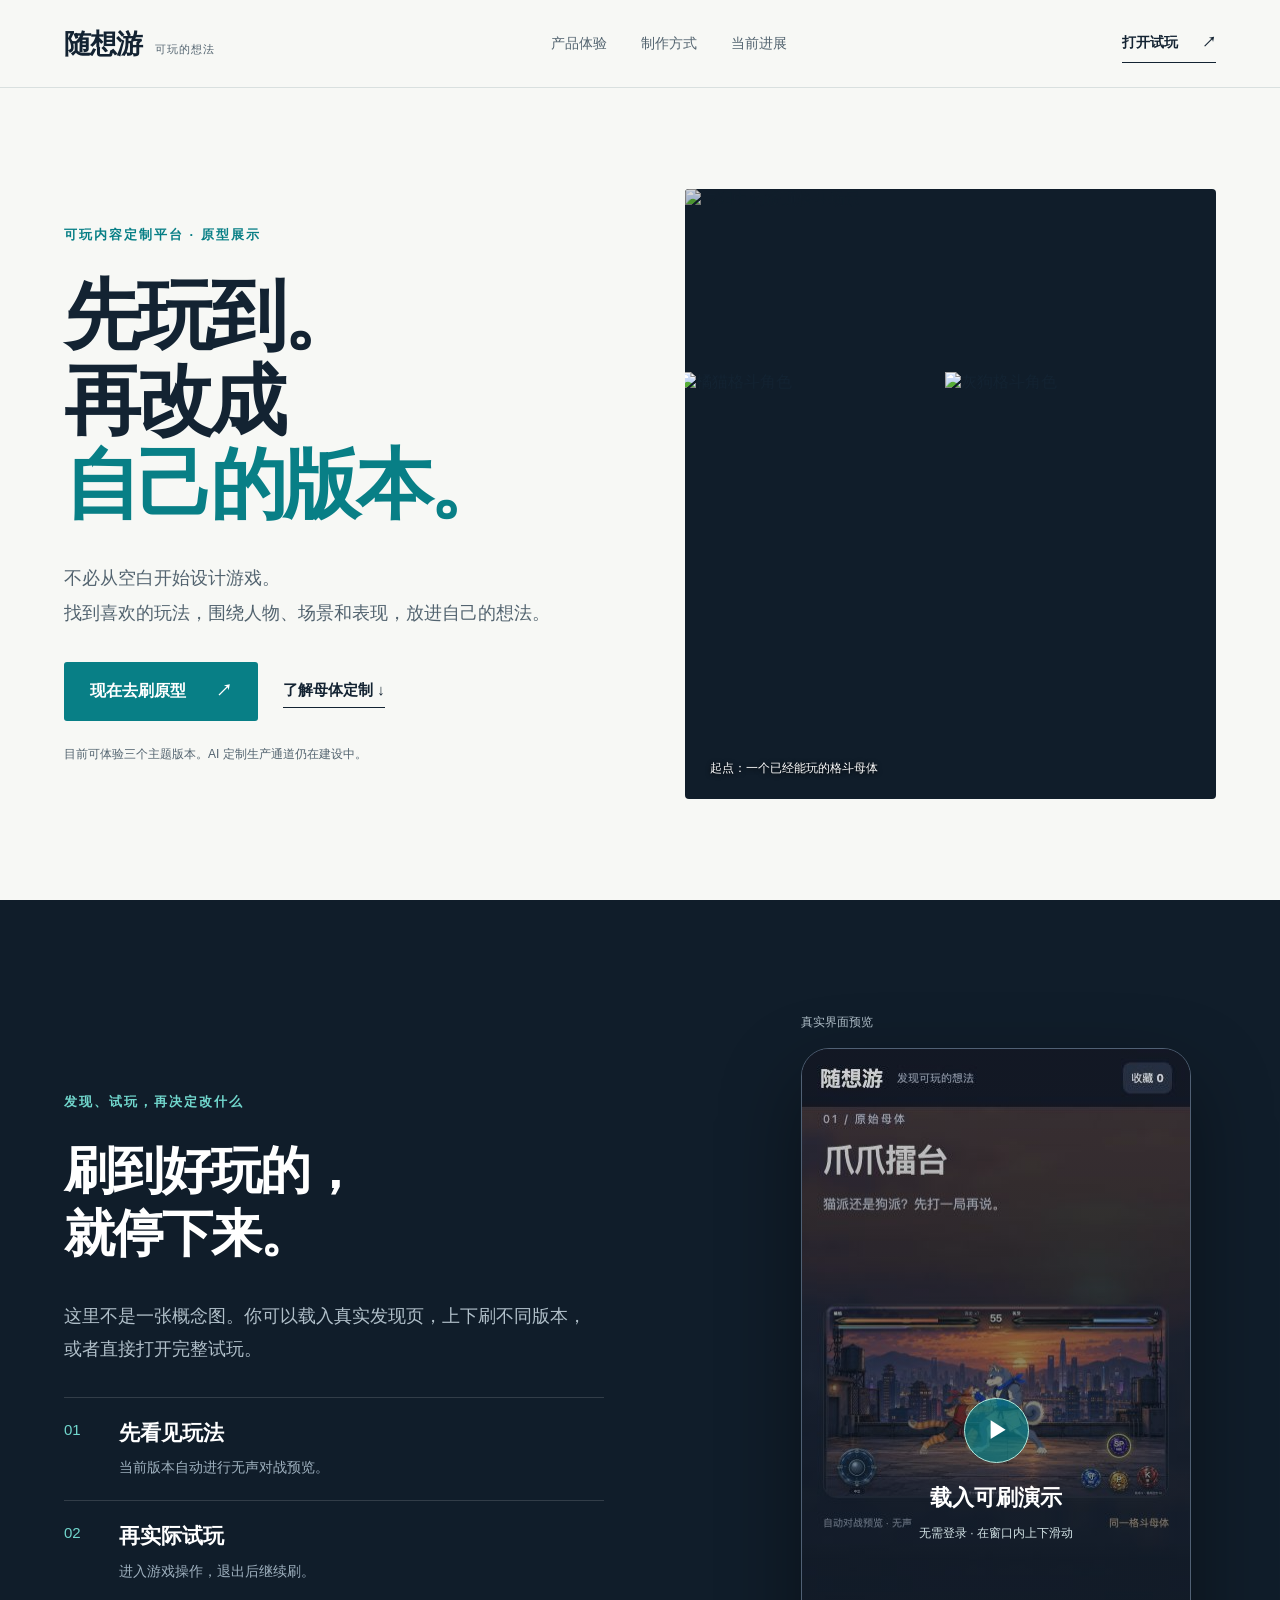
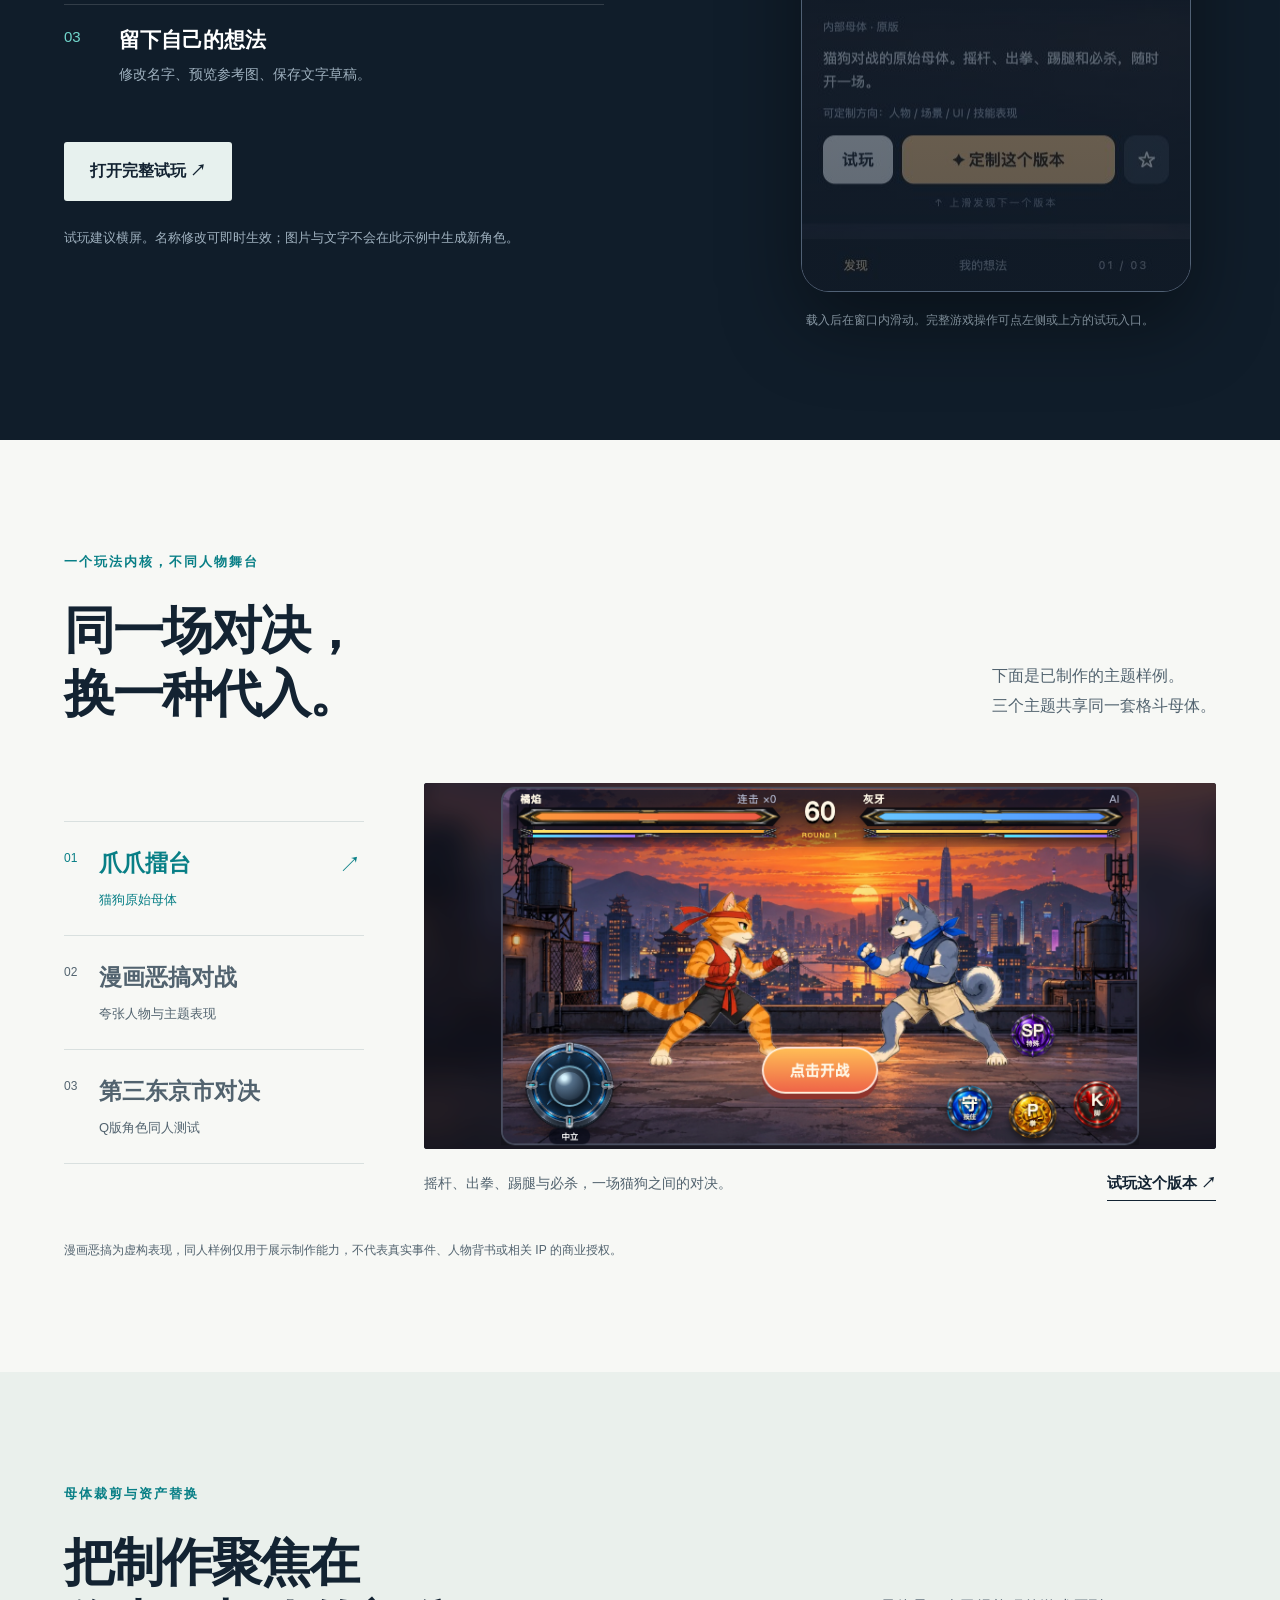
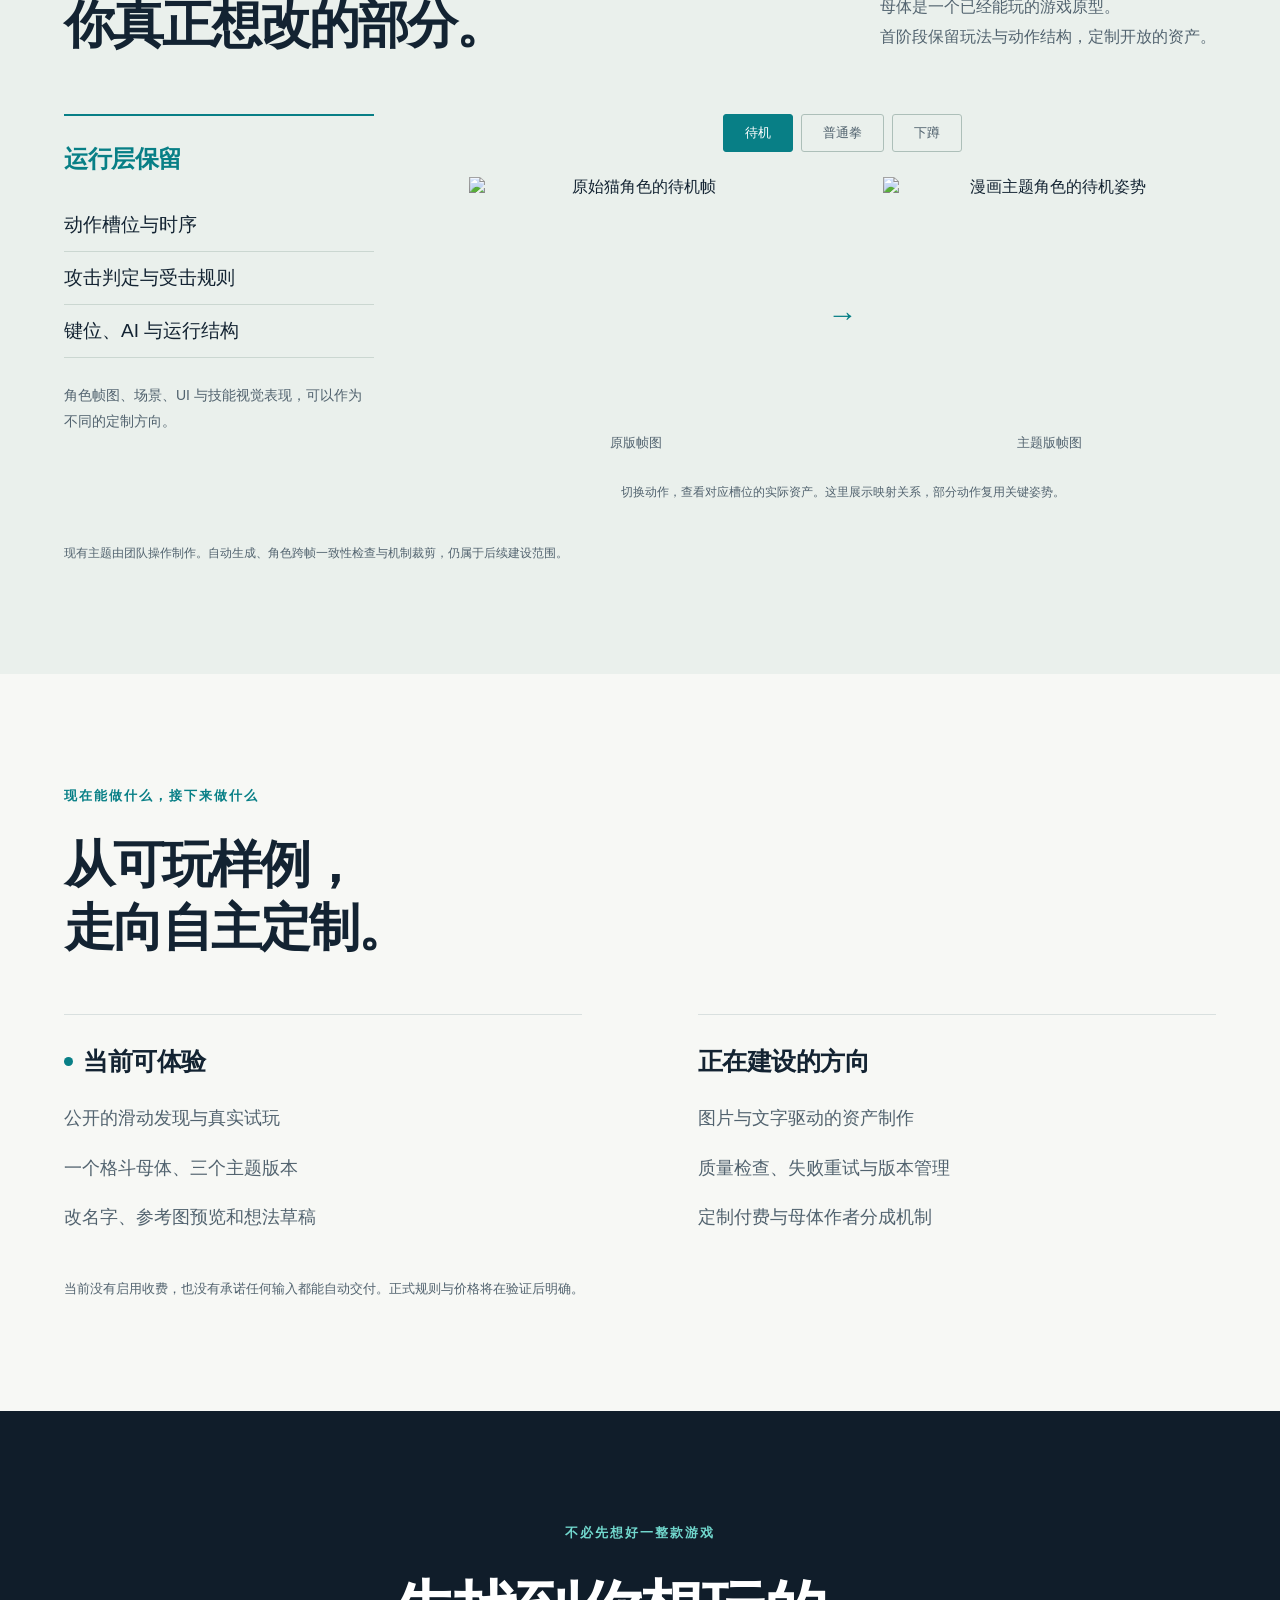
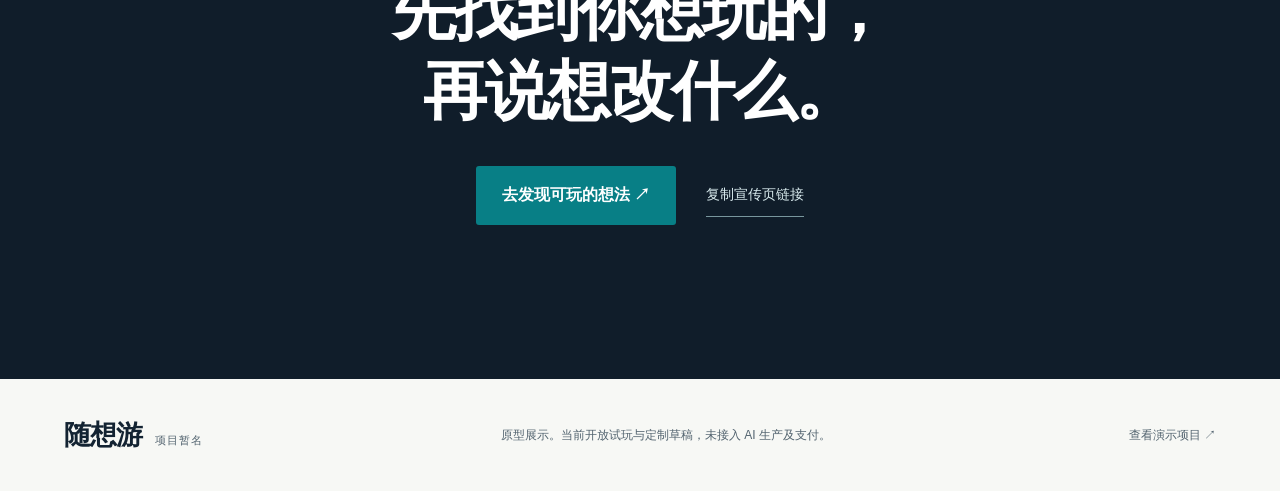
==== promo/index.html @ 23e2445e "Add product presentation website with interactive demo" ====
<!doctype html>
<html lang="zh-CN">
<head>
  <meta charset="utf-8">
  <meta name="viewport" content="width=device-width,initial-scale=1,viewport-fit=cover">
  <meta name="theme-color" content="#101d2a">
  <meta name="description" content="先玩到，再改成自己的版本。探索随想游的可玩原型、主题样例与母体定制方式。">
  <title>随想游 · 每个小想法，都可以有自己的玩法</title>
  <link rel="stylesheet" href="style.css">
  <script type="module" src="app.js"></script>
</head>
<body>
  <a class="skip" href="#main">跳至内容</a>
  <header class="topbar">
    <a class="brand" href="#main">随想游<span>可玩的想法</span></a>
    <nav aria-label="主要导航"><a href="#experience">产品体验</a><a href="#method">制作方式</a><a href="#progress">当前进展</a></nav>
    <a class="small-cta" href="../">打开试玩 <span aria-hidden="true">↗</span></a>
  </header>
  <main id="main">
    <section class="hero section">
      <div class="hero-copy">
        <p class="eyebrow">可玩内容定制平台 · 原型展示</p>
        <h1>先玩到。<br>再改成<br><em>自己的版本。</em></h1>
        <p class="lead">不必从空白开始设计游戏。<br>找到喜欢的玩法，围绕人物、场景和表现，放进自己的想法。</p>
        <div class="hero-actions"><a class="button primary" href="../">现在去刷原型 <span aria-hidden="true">↗</span></a><a class="text-link" href="#method">了解母体定制 <span aria-hidden="true">↓</span></a></div>
        <p class="honest-note">目前可体验三个主题版本。AI 定制生产通道仍在建设中。</p>
      </div>
      <div class="hero-art" aria-label="爪爪擂台现有角色与场景资产">
        <img class="hero-stage" src="../games/paw/assets/stages/rooftop-dusk-v1.jpg" alt="夕阳中的楼顶格斗场景">
        <img class="hero-cat" src="../games/paw/assets/characters/cat-idle.webp" alt="橘猫格斗角色">
        <img class="hero-dog" src="../games/paw/assets/characters/dog-idle.webp" alt="灰狗格斗角色">
        <span class="art-caption">起点：一个已经能玩的格斗母体</span>
      </div>
    </section>

    <section class="experience section" id="experience" aria-labelledby="experience-title">
      <div class="experience-copy">
        <p class="eyebrow">发现、试玩，再决定改什么</p>
        <h2 id="experience-title">刷到好玩的，<br>就停下来。</h2>
        <p class="section-lead">这里不是一张概念图。你可以载入真实发现页，上下刷不同版本，或者直接打开完整试玩。</p>
        <ol class="steps"><li><strong>先看见玩法</strong><span>当前版本自动进行无声对战预览。</span></li><li><strong>再实际试玩</strong><span>进入游戏操作，退出后继续刷。</span></li><li><strong>留下自己的想法</strong><span>修改名字、预览参考图、保存文字草稿。</span></li></ol>
        <a class="button dark" href="../">打开完整试玩 ↗</a>
        <p class="detail-note">试玩建议横屏。名称修改可即时生效；图片与文字不会在此示例中生成新角色。</p>
      </div>
      <div class="device-area">
        <div class="device-toolbar"><span id="demo-status">真实界面预览</span><button type="button" id="close-demo" hidden>收起演示 ×</button></div>
        <div class="device" id="demo-mount">
          <img src="assets/feed-preview.png" alt="真实发现页：爪爪擂台、试玩和定制入口" width="390" height="844" loading="lazy">
          <button class="load-demo" id="load-demo" type="button"><span class="play-icon" aria-hidden="true">▶</span><strong>载入可刷演示</strong><span>无需登录 · 在窗口内上下滑动</span></button>
        </div>
        <p class="device-hint">载入后在窗口内滑动。完整游戏操作可点左侧或上方的试玩入口。</p>
      </div>
    </section>

    <section class="themes section" id="themes" aria-labelledby="themes-title">
      <div class="section-heading"><div><p class="eyebrow">一个玩法内核，不同人物舞台</p><h2 id="themes-title">同一场对决，<br>换一种代入。</h2></div><p>下面是已制作的主题样例。<br>三个主题共享同一套格斗母体。</p></div>
      <div class="theme-layout">
        <div class="theme-select" role="tablist" aria-label="选择主题样例">
          <button role="tab" id="theme-paw" aria-selected="true" aria-controls="theme-panel" data-theme="paw" tabindex="0"><span>01</span><strong>爪爪擂台</strong><small>猫狗原始母体</small></button>
          <button role="tab" id="theme-meme" aria-selected="false" aria-controls="theme-panel" data-theme="meme" tabindex="-1"><span>02</span><strong>漫画恶搞对战</strong><small>夸张人物与主题表现</small></button>
          <button role="tab" id="theme-eva" aria-selected="false" aria-controls="theme-panel" data-theme="eva" tabindex="-1"><span>03</span><strong>第三东京市对决</strong><small>Q版角色同人测试</small></button>
        </div>
        <div id="theme-panel" class="theme-panel" role="tabpanel" aria-labelledby="theme-paw">
          <img id="theme-image" src="assets/paw-play.png" alt="爪爪擂台真实游戏画面" width="844" height="390" loading="lazy">
          <div class="theme-caption"><p id="theme-description">摇杆、出拳、踢腿与必杀，一场猫狗之间的对决。</p><a class="text-link" id="theme-play" href="../#paw">试玩这个版本 ↗</a></div>
        </div>
      </div>
      <p class="disclosure">漫画恶搞为虚构表现，同人样例仅用于展示制作能力，不代表真实事件、人物背书或相关 IP 的商业授权。</p>
    </section>

    <section class="method section" id="method" aria-labelledby="method-title">
      <div class="section-heading"><div><p class="eyebrow">母体裁剪与资产替换</p><h2 id="method-title">把制作聚焦在<br>你真正想改的部分。</h2></div><p>母体是一个已经能玩的游戏原型。<br>首阶段保留玩法与动作结构，定制开放的资产。</p></div>
      <div class="method-layout">
        <div class="rules"><h3>运行层保留</h3><ul><li>动作槽位与时序</li><li>攻击判定与受击规则</li><li>键位、AI 与运行结构</li></ul><p>角色帧图、场景、UI 与技能视觉表现，可以作为不同的定制方向。</p></div>
        <div class="frame-demo">
          <div class="pose-buttons" role="group" aria-label="查看动作槽位"><button data-pose="idle" aria-pressed="true">待机</button><button data-pose="punch" aria-pressed="false">普通拳</button><button data-pose="crouch" aria-pressed="false">下蹲</button></div>
          <div class="frame-pair"><figure><img id="original-frame" src="../games/paw/assets/characters/cat/idle/idle-00.webp" alt="原始猫角色的待机帧" loading="lazy"><figcaption>原版帧图</figcaption></figure><span class="replace-arrow" aria-hidden="true">→</span><figure><img id="new-frame" src="../games/meme/assets/characters/meme/musk/frame-00.png" alt="漫画主题角色的待机姿势" loading="lazy"><figcaption>主题版帧图</figcaption></figure></div>
          <p>切换动作，查看对应槽位的实际资产。这里展示映射关系，部分动作复用关键姿势。</p>
        </div>
      </div>
      <p class="disclosure">现有主题由团队操作制作。自动生成、角色跨帧一致性检查与机制裁剪，仍属于后续建设范围。</p>
    </section>

    <section class="progress section" id="progress" aria-labelledby="progress-title">
      <p class="eyebrow">现在能做什么，接下来做什么</p><h2 id="progress-title">从可玩样例，<br>走向自主定制。</h2>
      <div class="progress-columns"><div><h3><span class="status-dot" aria-hidden="true"></span>当前可体验</h3><ul><li>公开的滑动发现与真实试玩</li><li>一个格斗母体、三个主题版本</li><li>改名字、参考图预览和想法草稿</li></ul></div><div><h3>正在建设的方向</h3><ul><li>图片与文字驱动的资产制作</li><li>质量检查、失败重试与版本管理</li><li>定制付费与母体作者分成机制</li></ul></div></div>
      <p class="detail-note">当前没有启用收费，也没有承诺任何输入都能自动交付。正式规则与价格将在验证后明确。</p>
    </section>

    <section class="closing section"><p class="eyebrow">不必先想好一整款游戏</p><h2>先找到你想玩的，<br>再说想改什么。</h2><div class="closing-actions"><a class="button primary" href="../">去发现可玩的想法 ↗</a><button class="copy-link" type="button" id="copy-link">复制宣传页链接</button></div><p id="copy-status" aria-live="polite"></p></section>
  </main>
  <footer><a class="brand" href="#main">随想游<span>项目暂名</span></a><p>原型展示。当前开放试玩与定制草稿，未接入 AI 生产及支付。</p><a href="https://github.com/raingingkleec/game-feed-demo" target="_blank" rel="noopener noreferrer">查看演示项目 ↗</a></footer>
</body>
</html>
---- promo/style.css ----
:root{font-family:Inter,-apple-system,BlinkMacSystemFont,"PingFang SC","Microsoft YaHei",sans-serif;color:#132332;background:#f7f8f5;--ink:#132332;--muted:#52636f;--teal:#087f86;--aqua:#71d7cd;--dark:#101d2a;--line:#d9e0df;scroll-behavior:smooth}*{box-sizing:border-box}body{margin:0}a{color:inherit;text-decoration:none}button{font:inherit;cursor:pointer}a,button{-webkit-tap-highlight-color:transparent}a:focus-visible,button:focus-visible{outline:3px solid #f4b866;outline-offset:5px}button:disabled{cursor:wait}.skip{position:fixed;top:-100px;left:20px;z-index:100;padding:12px;background:#fff;color:#111}.skip:focus{top:10px}.topbar{height:88px;display:flex;align-items:center;justify-content:space-between;padding:0 max(5vw,24px);border-bottom:1px solid var(--line);background:#f7f8f5}.brand{font-weight:800;font-size:27px;letter-spacing:-1px}.brand span{display:inline-block;font-size:11px;font-weight:500;letter-spacing:1px;color:var(--muted);margin-left:13px}nav{display:flex;gap:34px;font-size:14px;color:var(--muted)}nav a:hover,.text-link:hover{color:var(--teal)}.small-cta{border-bottom:1px solid var(--ink);padding:10px 0;font-size:14px;font-weight:650}.small-cta span{margin-left:20px}.section{padding:110px max(5vw,24px);scroll-margin-top:25px}.eyebrow{font-size:13px;letter-spacing:2px;color:var(--teal);font-weight:650;margin:0 0 26px}h1,h2,h3,p{margin-top:0}h1{font-size:clamp(55px,6vw,88px);line-height:1.1;letter-spacing:-4px;margin-bottom:35px}h1 em{font-style:normal;color:var(--teal)}h2{font-size:clamp(38px,4vw,60px);line-height:1.22;letter-spacing:-2px;margin-bottom:35px}h3{font-size:24px;letter-spacing:-.5px}p{line-height:1.85}.hero{display:grid;grid-template-columns:1.05fr 1fr;gap:5vw;align-items:center;min-height:calc(100svh - 88px);padding-top:65px;padding-bottom:65px}.hero-copy{position:relative;z-index:1}.lead{font-size:18px;color:var(--muted);line-height:1.9;margin-bottom:32px}.hero-actions{display:flex;gap:25px;align-items:center}.button{display:inline-flex;justify-content:space-between;align-items:center;gap:30px;padding:19px 26px;border-radius:3px;font-size:16px;font-weight:700;transition:transform .2s,background .2s}.button:hover{transform:translateY(-2px)}.primary{background:var(--teal);color:#fff}.primary:hover{background:#086b71}.dark{background:var(--dark);color:#fff}.text-link{font-weight:650;font-size:15px;border-bottom:1px solid currentColor;padding:7px 0}.honest-note{font-size:12px;color:var(--muted);margin:22px 0 0}.hero-art{height:610px;max-height:70svh;position:relative;overflow:hidden;background:var(--dark);border-radius:4px}.hero-stage{height:100%;width:100%;object-fit:cover;object-position:center;filter:brightness(.85)}.hero-cat,.hero-dog{position:absolute;width:52%;height:60%;bottom:10%;object-fit:contain}.hero-cat{left:-1%}.hero-dog{right:-1%;transform:scaleX(-1)}.art-caption{position:absolute;bottom:22px;left:25px;right:25px;color:#fff;font-size:12px;text-shadow:0 1px 5px #000}.experience{background:var(--dark);color:#fff;display:grid;grid-template-columns:1fr 440px;gap:10vw;align-items:center}.experience .eyebrow,.closing .eyebrow{color:var(--aqua)}.section-lead{font-size:18px;max-width:530px;color:var(--muted)}.experience .section-lead{color:#b1c0ca}.steps{list-style:none;counter-reset:steps;padding:0;margin:30px 0 35px;max-width:540px}.steps li{counter-increment:steps;position:relative;padding:20px 0 20px 55px;border-top:1px solid #ffffff24}.steps li:before{content:"0" counter(steps);position:absolute;left:0;top:23px;font-size:15px;color:var(--aqua)}.steps strong{display:block;font-size:21px;line-height:1.4}.steps span{display:block;color:#9fb1bf;font-size:14px;line-height:1.8;margin-top:8px}.experience .dark{background:#e7f1ee;color:var(--ink)}.detail-note{font-size:13px;color:var(--muted);margin:25px 0 0;max-width:700px}.experience .detail-note{color:#9fb1bf}.device-area{width:100%;max-width:390px;justify-self:center}.device-toolbar{display:flex;justify-content:space-between;gap:15px;font-size:12px;color:#b1c0ca;margin-bottom:14px;min-height:24px;align-items:center}.device-toolbar button{border:1px solid #64778d;background:transparent;color:#fff;border-radius:4px;padding:5px 10px;font-size:12px}.device{width:100%;aspect-ratio:390/844;position:relative;border:1px solid #506074;border-radius:28px;overflow:hidden;box-shadow:0 32px 80px #0006;background:#111725}.device>img{display:block;width:100%;height:100%;object-fit:cover}.device iframe{position:absolute;inset:0;width:100%;height:100%;border:0;background:#111725}.load-demo{position:absolute;inset:0;display:flex;flex-direction:column;align-items:center;justify-content:center;border:0;color:white;background:linear-gradient(#101d2a25,#101d2a80 40%,#101d2aaa);gap:12px}.load-demo strong{font-size:22px}.load-demo>span:last-child{font-size:12px;color:#d4e4e7}.play-icon{display:grid;place-items:center;width:65px;height:65px;border:1px solid #b3e9df;border-radius:50%;background:#087f86b0;padding-left:4px;font-size:23px;margin-bottom:8px}.device-hint{font-size:12px;line-height:1.7;margin:18px 5px 0;color:#9fb1bf}.section-heading{display:flex;justify-content:space-between;align-items:flex-end;gap:60px;margin-bottom:58px}.section-heading h2{margin:0}.section-heading>p{color:var(--muted);font-size:16px;max-width:420px;margin:0 0 5px}.theme-layout{display:grid;grid-template-columns:300px 1fr;gap:60px}.theme-select{display:flex;flex-direction:column;justify-content:center}.theme-select button{border:0;border-top:1px solid var(--line);background:none;text-align:left;padding:26px 0 26px 35px;color:var(--muted);position:relative;transition:color .2s}.theme-select button:last-child{border-bottom:1px solid var(--line)}.theme-select button>span{position:absolute;left:0;top:29px;font-size:12px}.theme-select strong{display:block;font-size:23px}.theme-select small{display:block;font-size:13px;margin-top:12px}.theme-select button[aria-selected=true]{color:var(--teal)}.theme-select button[aria-selected=true]:after{content:"↗";position:absolute;right:3px;top:28px;font-size:22px}.theme-panel{min-width:0}.theme-panel>img{display:block;width:100%;height:auto;aspect-ratio:844/390;object-fit:contain;background:var(--dark);border-radius:3px}.theme-caption{display:flex;justify-content:space-between;align-items:center;gap:25px;margin-top:18px}.theme-caption p{font-size:14px;color:var(--muted);margin:0}.theme-caption a{white-space:nowrap}.disclosure{font-size:12px;color:var(--muted);margin:38px 0 0;max-width:1100px}.method{background:#eaf0ec}.method-layout{display:grid;grid-template-columns:310px 1fr;gap:95px}.rules{border-top:2px solid var(--teal);padding-top:27px}.rules h3{color:var(--teal)}.rules ul,.progress ul{list-style:none;padding:0;margin:0}.rules li{padding:13px 0;border-bottom:1px solid #cbd7d1;font-size:19px}.rules p{font-size:14px;color:var(--muted);margin:25px 0 0}.pose-buttons{display:flex;justify-content:center;gap:8px}.pose-buttons button{border:1px solid #adbfb9;background:transparent;color:var(--muted);border-radius:3px;padding:9px 21px;font-size:13px}.pose-buttons button[aria-pressed=true]{background:var(--teal);color:white;border-color:var(--teal)}.frame-pair{display:grid;grid-template-columns:1fr 45px 1fr;align-items:center;gap:18px;padding-top:25px}.frame-pair figure{margin:0;text-align:center}.frame-pair img{display:block;width:100%;height:245px;object-fit:contain;transition:opacity .15s}.frame-pair figcaption{font-size:13px;color:var(--muted);margin-top:12px}.replace-arrow{font-size:30px;color:var(--teal);text-align:center}.frame-demo>p{font-size:12px;line-height:1.8;color:var(--muted);text-align:center;margin:30px 0 0}.progress-columns{display:grid;grid-template-columns:1fr 1fr;gap:9vw;margin-top:55px}.progress-columns>div{border-top:1px solid var(--line);padding-top:30px}.progress-columns h3{font-size:25px}.progress li{font-size:18px;color:var(--muted);margin:19px 0;line-height:1.7}.status-dot{display:inline-block;width:9px;height:9px;background:var(--teal);border-radius:50%;margin:0 10px 4px 0}.closing{background:var(--dark);color:white;text-align:center}.closing h2{font-size:clamp(40px,5vw,72px);line-height:1.25}.closing-actions{display:flex;align-items:center;justify-content:center;gap:30px}.copy-link{border:0;border-bottom:1px solid #78969d;background:transparent;color:#d9ebee;padding:12px 0;font-size:14px}#copy-status{color:#b1c0ca;font-size:13px;min-height:24px;margin:20px 0 0}footer{padding:38px max(5vw,24px);display:flex;justify-content:space-between;align-items:center;gap:30px}footer p{font-size:12px;color:var(--muted);margin:0;max-width:420px}footer>a:last-child{font-size:12px;color:var(--muted)}[hidden]{display:none!important}@media(min-width:1600px){.section{padding-left:max(5vw,calc((100vw - 1440px)/2));padding-right:max(5vw,calc((100vw - 1440px)/2))}.hero-art{height:690px}}@media(max-width:1050px){.hero-art{height:540px}.hero-actions{align-items:flex-start;gap:18px;flex-direction:column}.experience{grid-template-columns:1fr 340px;gap:55px}.theme-layout{grid-template-columns:245px 1fr;gap:30px}.method-layout{grid-template-columns:260px 1fr;gap:45px}.theme-caption{align-items:flex-start;flex-direction:column;gap:10px}.frame-pair img{height:200px}footer{flex-wrap:wrap}}@media(max-width:760px){.topbar{height:76px;padding:0 22px}.brand{font-size:23px}.brand span{display:none}nav{display:none}.small-cta{font-size:13px}.section{padding:75px 24px;scroll-margin-top:0}.hero{grid-template-columns:1fr;gap:42px;padding-top:50px;min-height:auto}h1{font-size:58px;letter-spacing:-3px;margin-bottom:27px}h2{font-size:40px;letter-spacing:-1.5px}.eyebrow{font-size:11px;letter-spacing:1.5px;margin-bottom:23px}.lead{font-size:16px;line-height:1.8}.hero-actions{flex-direction:row;align-items:center;gap:22px}.button{padding:17px 20px;gap:18px;font-size:14px}.text-link{font-size:13px}.honest-note{font-size:11px;line-height:1.8}.hero-art{height:420px;max-height:none}.experience{grid-template-columns:1fr;gap:50px}.section-lead{font-size:16px}.device-area{max-width:352px}.device{border-radius:24px}.steps li{padding-left:45px}.steps strong{font-size:20px}.section-heading{display:block;margin-bottom:38px}.section-heading>p{font-size:14px;margin-top:24px}.theme-layout{display:flex;flex-direction:column;gap:25px}.theme-select{flex-direction:row;gap:0}.theme-select button{flex:1;min-width:0;padding:17px 10px 17px 0;border-bottom:1px solid var(--line)}.theme-select button>span{display:none}.theme-select strong{font-size:15px;line-height:1.6}.theme-select small{font-size:10px;line-height:1.6;margin-top:8px}.theme-select button[aria-selected=true]:after{display:none}.theme-caption{gap:12px}.theme-caption p{font-size:13px}.disclosure{font-size:11px;line-height:1.9;margin-top:29px}.method-layout{grid-template-columns:1fr;gap:38px}.rules h3{font-size:23px}.rules li{font-size:17px}.rules p{font-size:13px}.frame-pair{gap:7px;grid-template-columns:1fr 25px 1fr}.frame-pair img{height:175px}.replace-arrow{font-size:25px}.frame-pair figcaption{font-size:12px}.pose-buttons button{font-size:12px;padding:9px 17px}.progress-columns{grid-template-columns:1fr;gap:30px;margin-top:35px}.progress-columns h3{font-size:23px}.progress li{font-size:16px}.closing-actions{flex-direction:column;gap:15px}.closing h2{font-size:40px}footer{display:block;padding:30px 24px}footer p{margin:17px 0}footer .brand span{display:inline-block;font-size:10px}.detail-note{font-size:12px}}@media(prefers-reduced-motion:reduce){:root{scroll-behavior:auto}*,*:before,*:after{transition:none!important;animation:none!important}}
.hero-dog{transform:none}
@media(max-width:760px){h1{font-size:clamp(44px,14vw,58px)}}
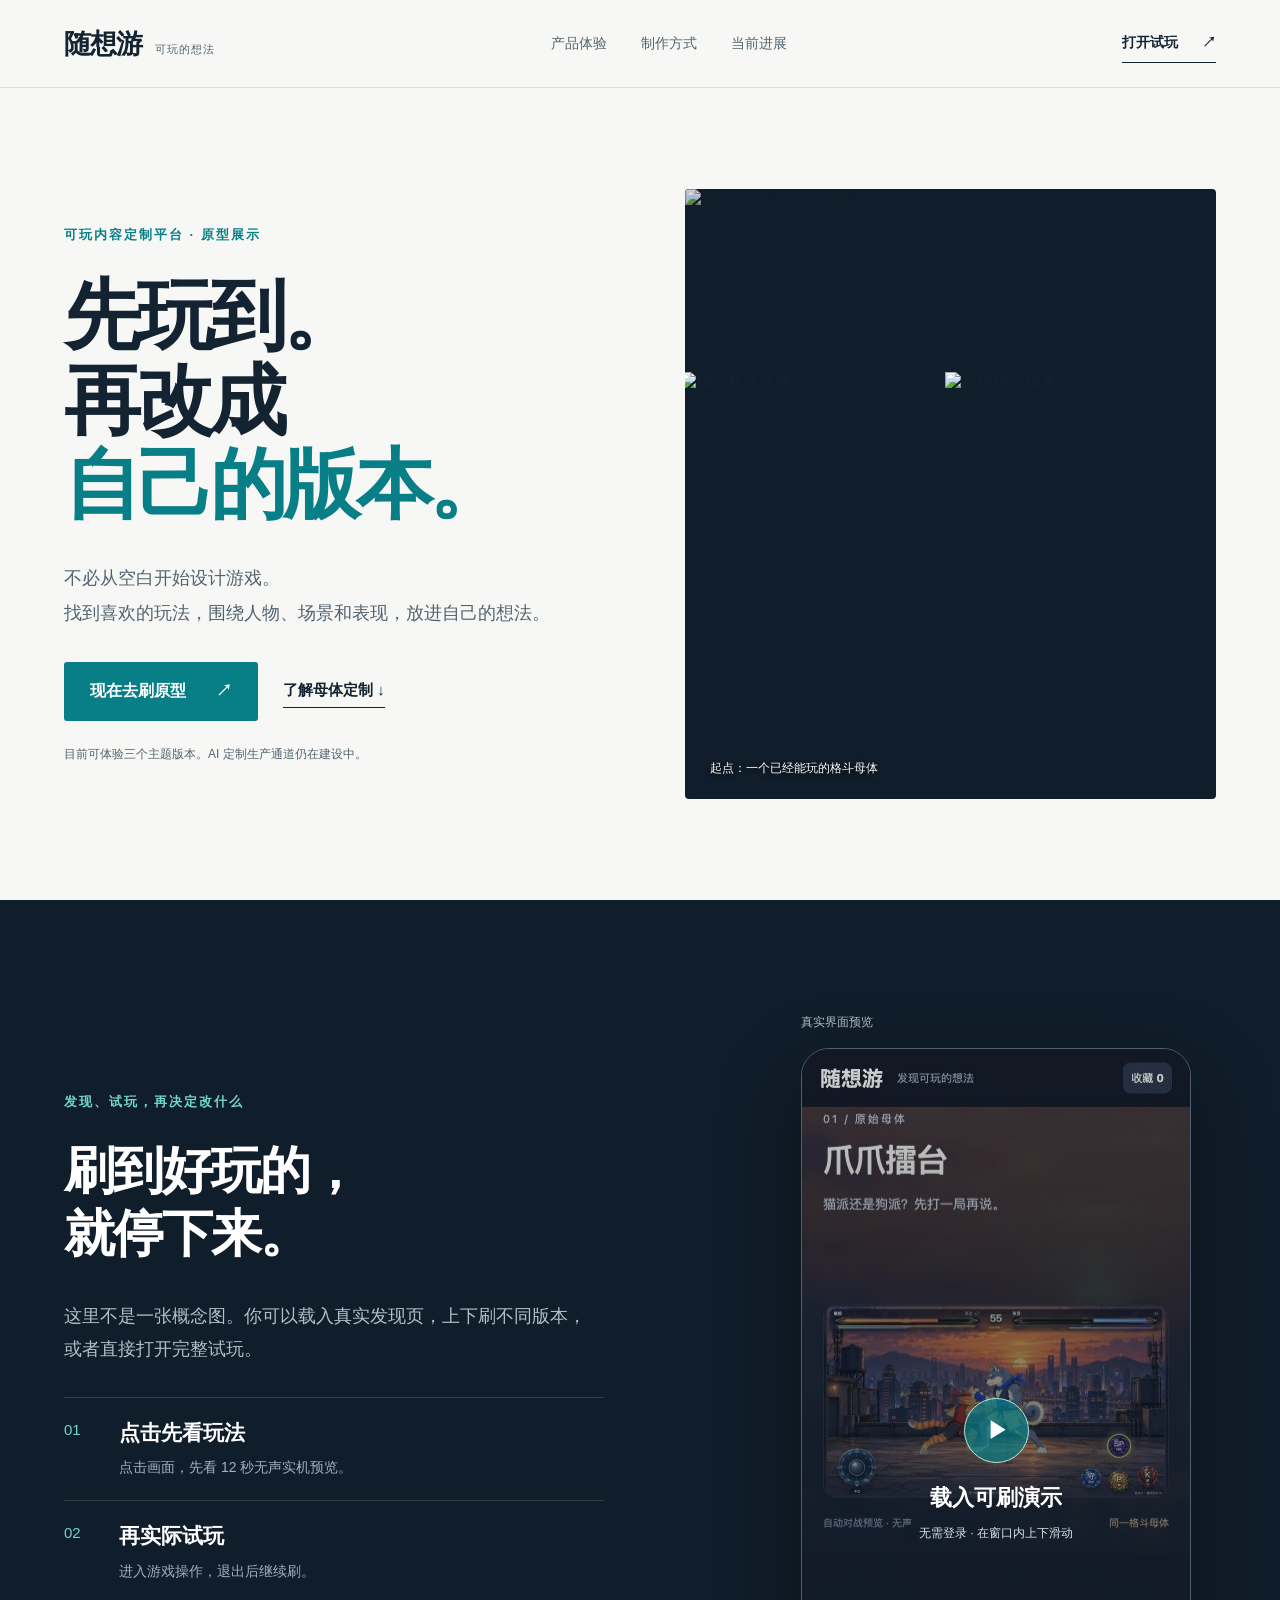
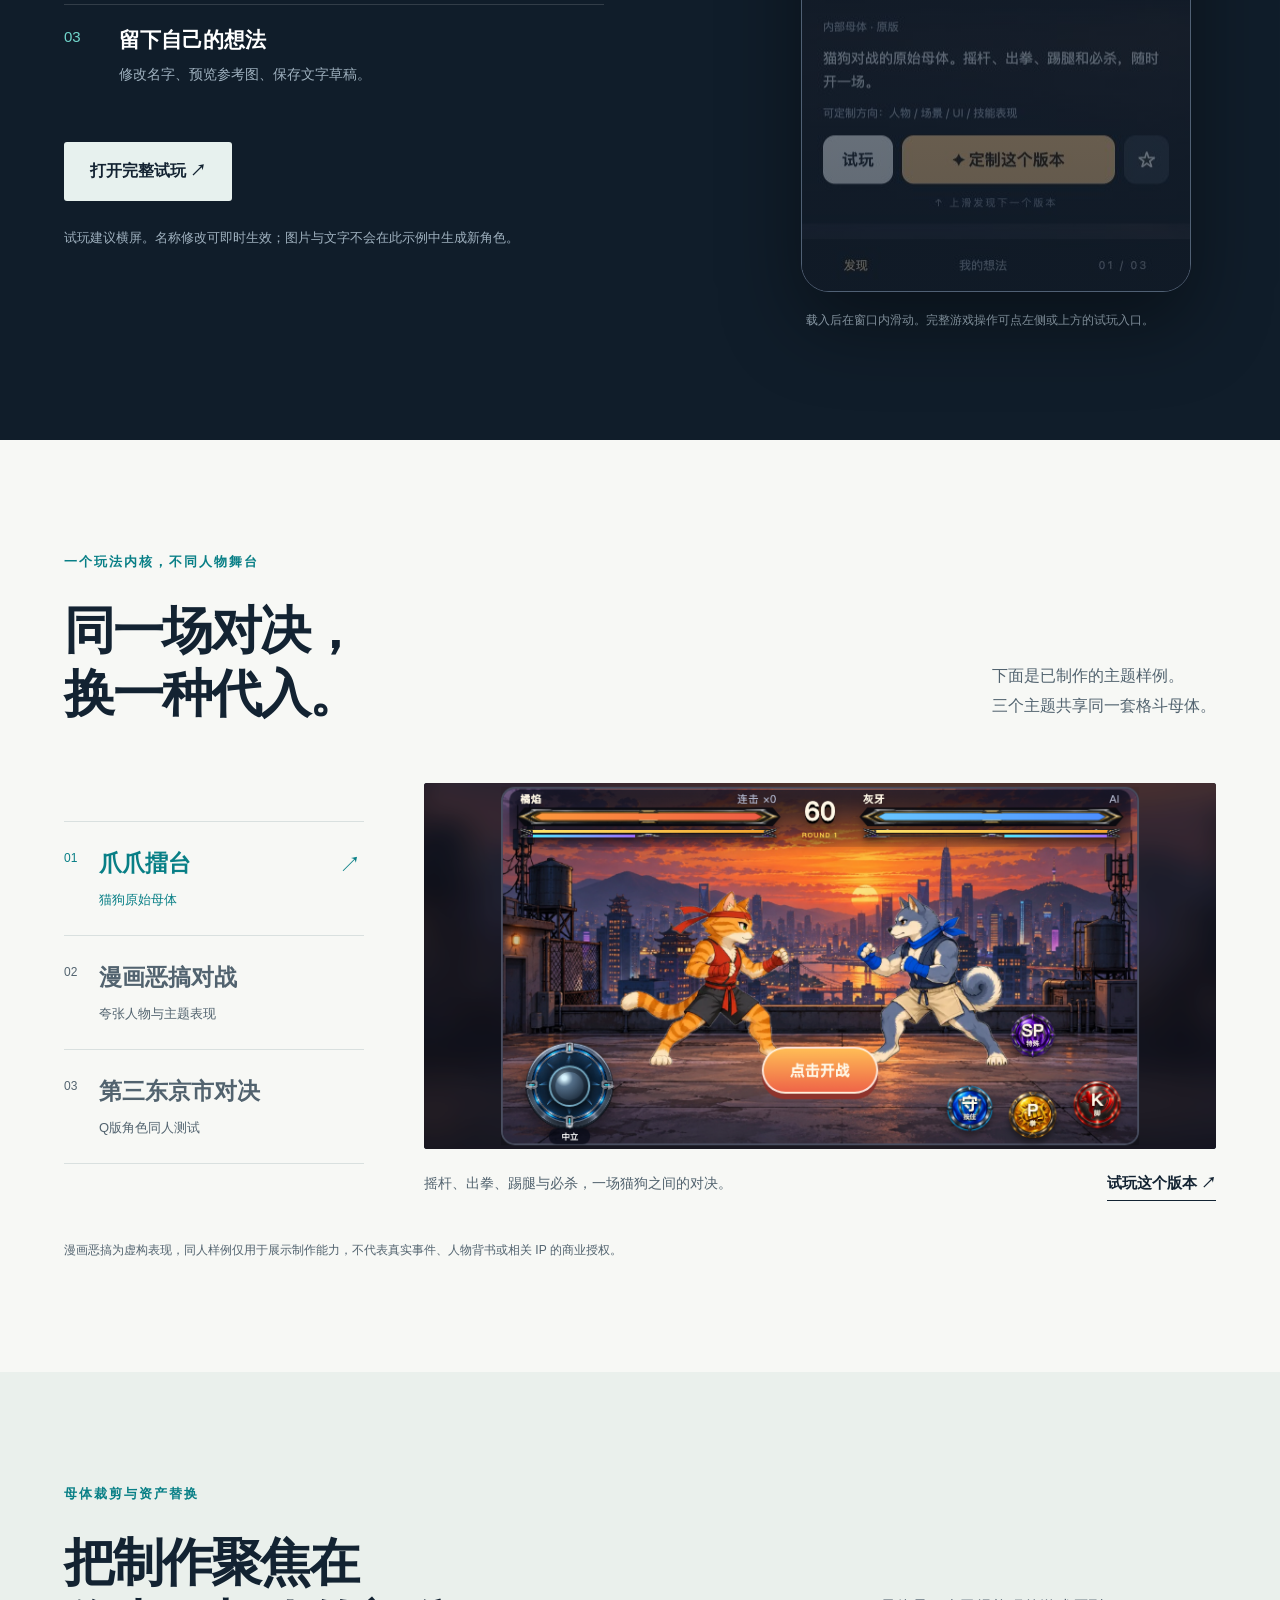
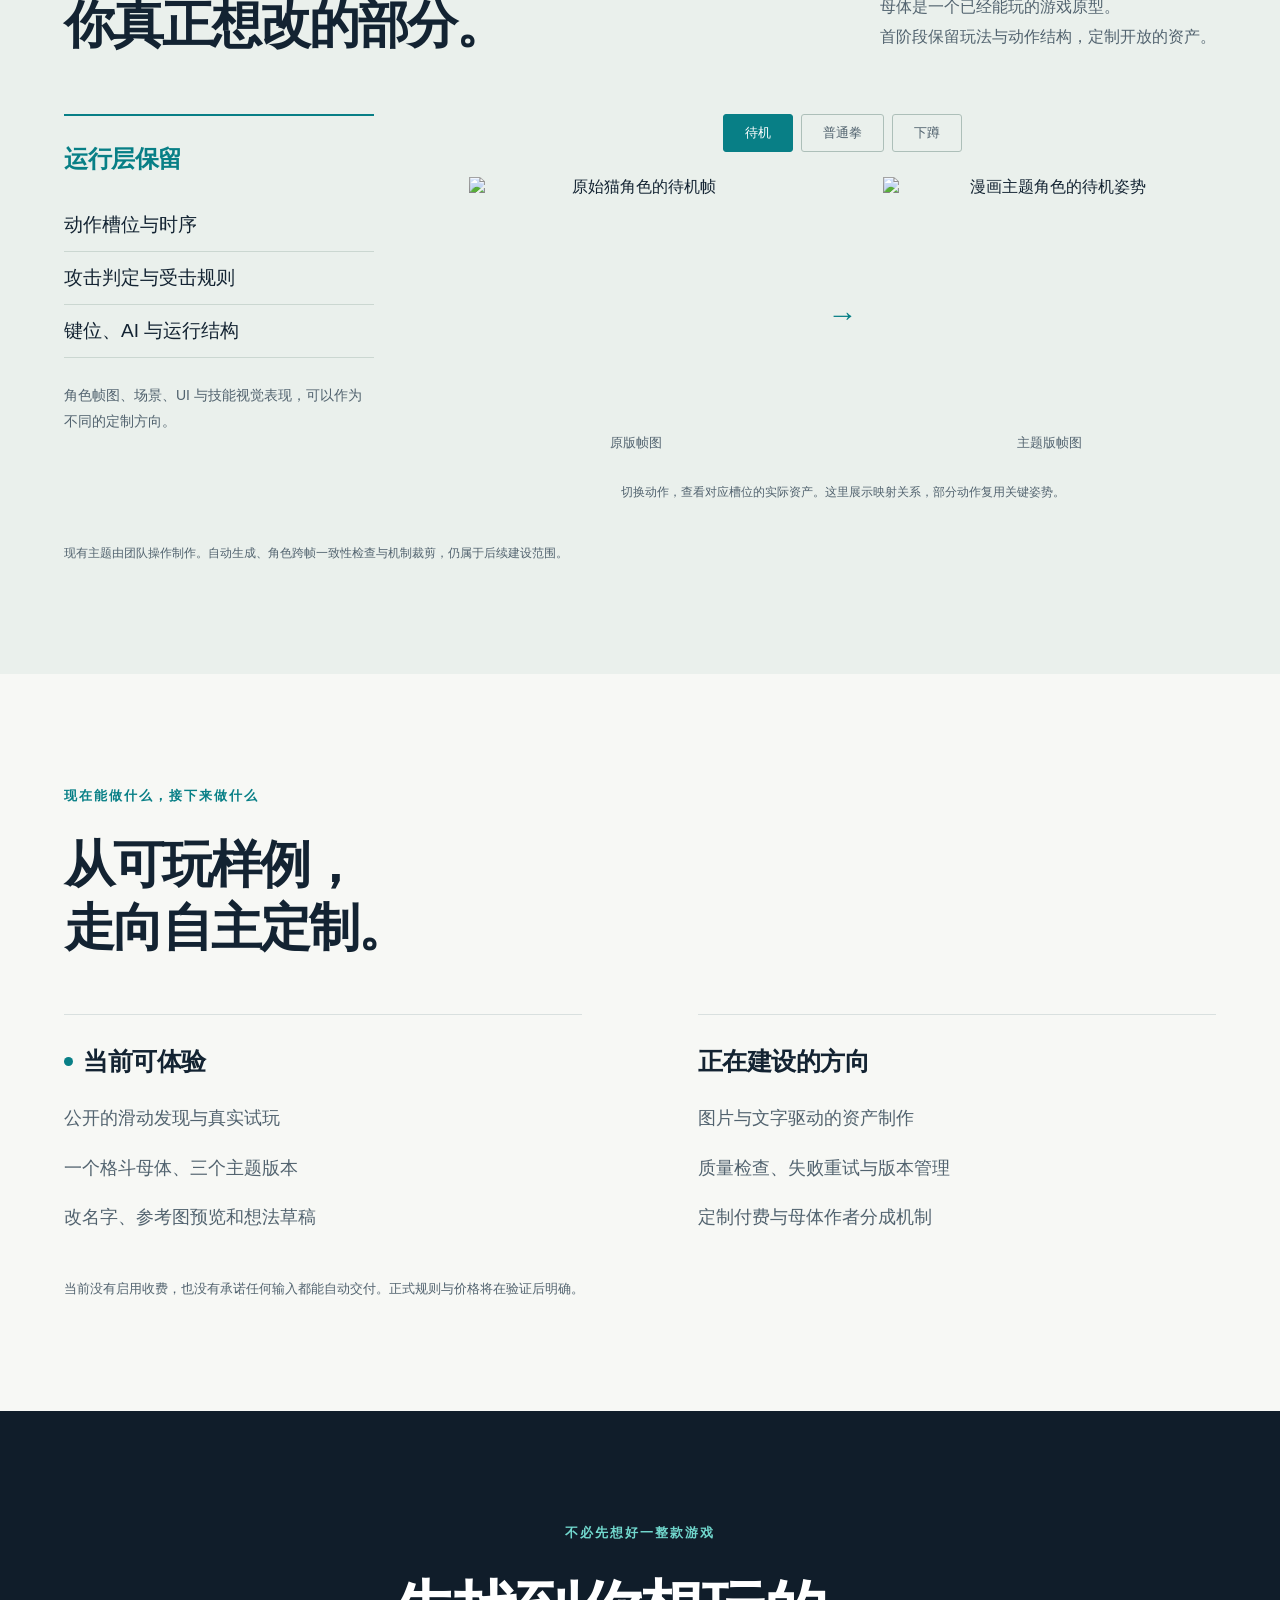
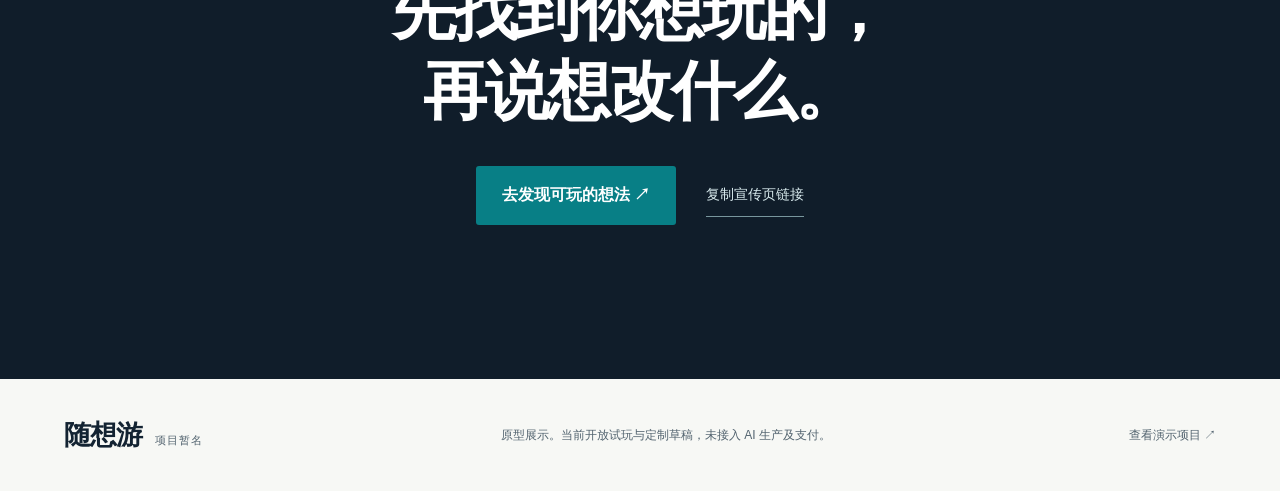
==== commit f5afce6c: "Add tap-to-preview discovery flow with short in-card demos" ====
--- a/promo/index.html
+++ b/promo/index.html
@@ -38,7 +38,7 @@
         <p class="eyebrow">发现、试玩，再决定改什么</p>
         <h2 id="experience-title">刷到好玩的，<br>就停下来。</h2>
         <p class="section-lead">这里不是一张概念图。你可以载入真实发现页，上下刷不同版本，或者直接打开完整试玩。</p>
-        <ol class="steps"><li><strong>先看见玩法</strong><span>当前版本自动进行无声对战预览。</span></li><li><strong>再实际试玩</strong><span>进入游戏操作，退出后继续刷。</span></li><li><strong>留下自己的想法</strong><span>修改名字、预览参考图、保存文字草稿。</span></li></ol>
+        <ol class="steps"><li><strong>点击先看玩法</strong><span>点击画面，先看 12 秒无声实机预览。</span></li><li><strong>再实际试玩</strong><span>进入游戏操作，退出后继续刷。</span></li><li><strong>留下自己的想法</strong><span>修改名字、预览参考图、保存文字草稿。</span></li></ol>
         <a class="button dark" href="../">打开完整试玩 ↗</a>
         <p class="detail-note">试玩建议横屏。名称修改可即时生效；图片与文字不会在此示例中生成新角色。</p>
       </div>
